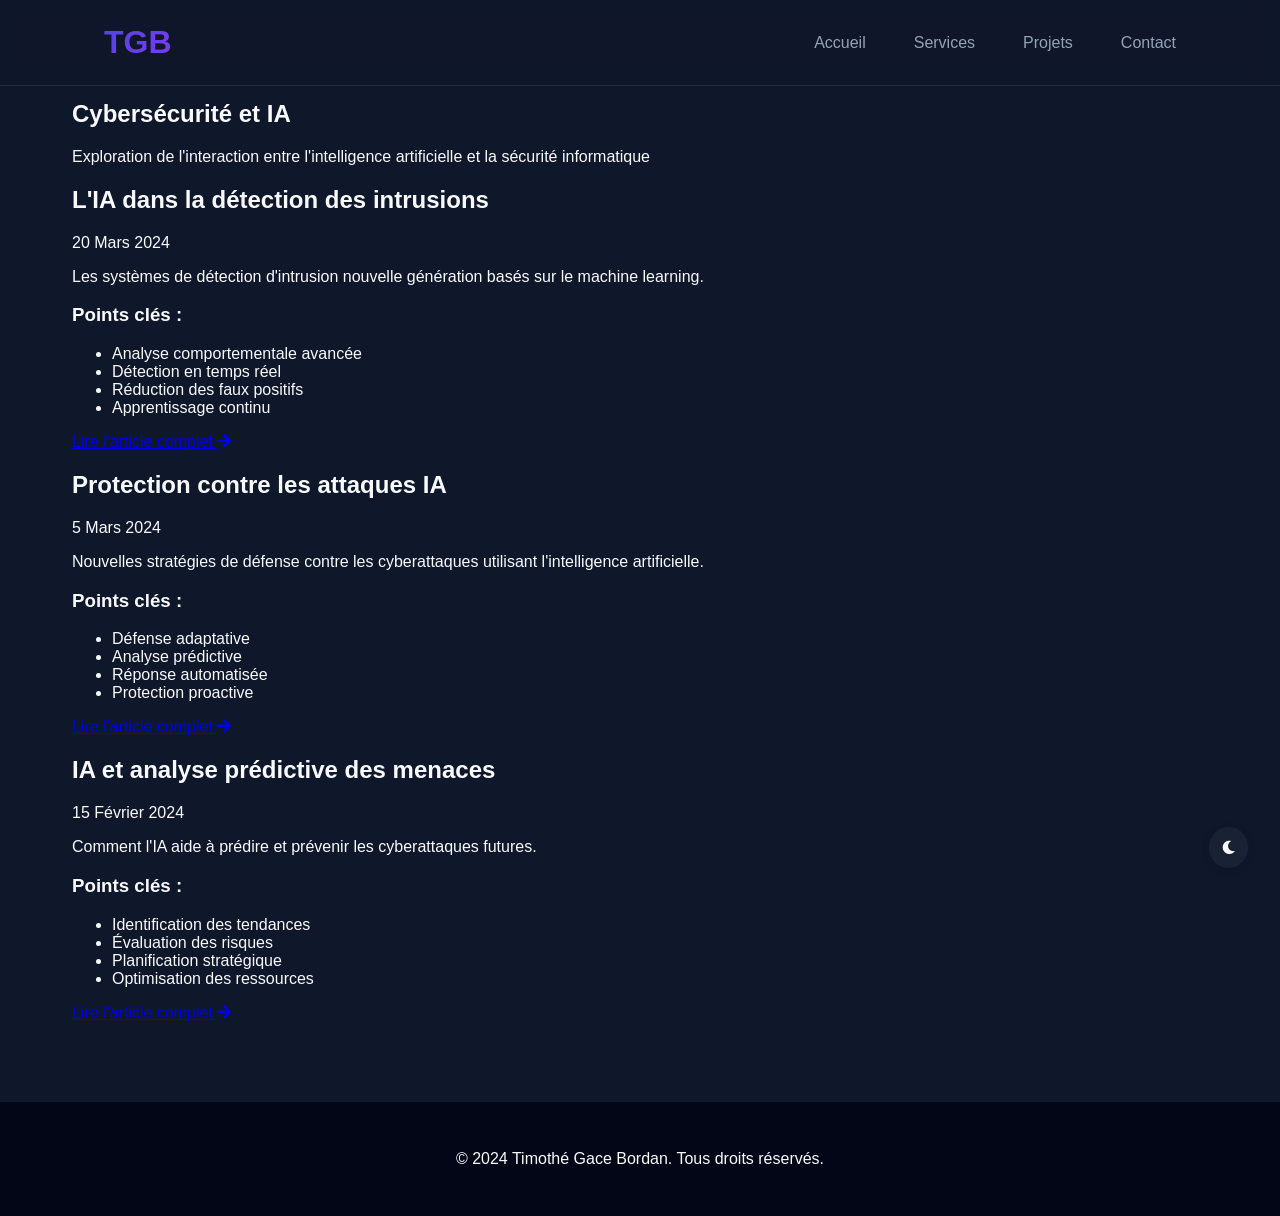
==== veille-cybersecurite.html @ 60b50c50 "avec la veille" ====
<!DOCTYPE html>
<html lang="fr" data-theme="dark">
<head>
    <meta charset="UTF-8">
    <meta name="viewport" content="width=device-width, initial-scale=1.0">
    <title>Cybersécurité et IA - Veille Technologique</title>
    <link rel="stylesheet" href="style.css">
    <link rel="stylesheet" href="https://cdnjs.cloudflare.com/ajax/libs/font-awesome/5.15.4/css/all.min.css">
</head>
<body>
    <header>
        <nav>
            <div class="logo">TGB</div>
            <div class="burger-menu">
                <div class="bar"></div>
                <div class="bar"></div>
                <div class="bar"></div>
            </div>
            <ul>
                <li><a href="index.html">Accueil</a></li>
                <li><a href="index.html#services">Services</a></li>
                <li><a href="index.html#projets">Projets</a></li>
                <li><a href="index.html#contact">Contact</a></li>
            </ul>
        </nav>
    </header>

    <section class="veille-page">
        <div class="veille-header">
            <h1>Cybersécurité et IA</h1>
            <p class="veille-description">Exploration de l'interaction entre l'intelligence artificielle et la sécurité informatique</p>
        </div>

        <div class="articles-container">
            <article class="veille-article">
                <div class="article-header">
                    <h2>L'IA dans la détection des intrusions</h2>
                    <span class="article-date">20 Mars 2024</span>
                </div>
                <div class="article-content">
                    <p>Les systèmes de détection d'intrusion nouvelle génération basés sur le machine learning.</p>
                    <h3>Points clés :</h3>
                    <ul>
                        <li>Analyse comportementale avancée</li>
                        <li>Détection en temps réel</li>
                        <li>Réduction des faux positifs</li>
                        <li>Apprentissage continu</li>
                    </ul>
                    <a href="#" class="article-link">Lire l'article complet <i class="fas fa-arrow-right"></i></a>
                </div>
            </article>

            <article class="veille-article">
                <div class="article-header">
                    <h2>Protection contre les attaques IA</h2>
                    <span class="article-date">5 Mars 2024</span>
                </div>
                <div class="article-content">
                    <p>Nouvelles stratégies de défense contre les cyberattaques utilisant l'intelligence artificielle.</p>
                    <h3>Points clés :</h3>
                    <ul>
                        <li>Défense adaptative</li>
                        <li>Analyse prédictive</li>
                        <li>Réponse automatisée</li>
                        <li>Protection proactive</li>
                    </ul>
                    <a href="#" class="article-link">Lire l'article complet <i class="fas fa-arrow-right"></i></a>
                </div>
            </article>

            <article class="veille-article">
                <div class="article-header">
                    <h2>IA et analyse prédictive des menaces</h2>
                    <span class="article-date">15 Février 2024</span>
                </div>
                <div class="article-content">
                    <p>Comment l'IA aide à prédire et prévenir les cyberattaques futures.</p>
                    <h3>Points clés :</h3>
                    <ul>
                        <li>Identification des tendances</li>
                        <li>Évaluation des risques</li>
                        <li>Planification stratégique</li>
                        <li>Optimisation des ressources</li>
                    </ul>
                    <a href="#" class="article-link">Lire l'article complet <i class="fas fa-arrow-right"></i></a>
                </div>
            </article>
        </div>
    </section>

    <footer>
        <p>&copy; 2024 Timothé Gace Bordan. Tous droits réservés.</p>
    </footer>

    <button class="theme-toggle" aria-label="Changer de thème">
        <i class="fas fa-moon"></i>
    </button>

    <script src="script.js"></script>
</body>
</html>
---- style.css ----
:root {
    --primary-color: #4F46E5;
    --secondary-color: #7C3AED;
    --accent-color: #06B6D4;
    --gradient-1: linear-gradient(135deg, #4F46E5, #7C3AED);
    --gradient-2: linear-gradient(45deg, #06B6D4, #3B82F6);
}

:root[data-theme="dark"] {
    --bg-color: #0F172A;
    --darker-bg: #020617;
    --text-color: #F8FAFC;
    --text-muted: #94A3B8;
    --card-border: rgba(255, 255, 255, 0.1);
    --card-bg: rgba(30, 41, 59, 0.7);
}

html {
    overflow-x: hidden;
    width: 100%;
}

body {
    margin: 0;
    padding: 0;
    font-family: 'Inter', sans-serif;
    background-color: var(--bg-color);
    color: var(--text-color);
    overflow-x: hidden;
    width: 100%;
    box-sizing: border-box;
}

/* Appliquer border-box à tous les éléments pour un meilleur contrôle des dimensions */
*, *::before, *::after {
    box-sizing: border-box;
}

header {
    position: fixed;
    width: 100%;
    background: rgba(15, 23, 42, 0.8);
    backdrop-filter: blur(10px);
    z-index: 1000;
    border-bottom: 1px solid var(--card-border);
    width: 100%;
    max-width: 100%;
    overflow: hidden;
    box-sizing: border-box;
}

header.scrolled {
    background: var(--bg-color);
    box-shadow: 0 2px 10px rgba(0, 0, 0, 0.1);
}

nav {
    display: flex;
    justify-content: space-between;
    align-items: center;
    padding: 1.5rem 5%;
    max-width: 1200px;
    margin: 0 auto;
}

.logo {
    font-size: 2rem;
    font-weight: 800;
    background: var(--gradient-1);
    -webkit-background-clip: text;
    background-clip: text;
    -webkit-text-fill-color: transparent;
    text-decoration: none;
}

nav ul {
    display: flex;
    gap: 3rem;
    list-style: none;
    margin: 0;
    padding: 0;
}

nav a {
    text-decoration: none;
    color: var(--text-muted);
    font-weight: 500;
    font-size: 1rem;
    transition: color 0.3s ease;
}

nav a:hover {
    color: var(--primary-color);
}

#accueil {
    padding: 0;
    max-width: 100%;
}

.hero {
    height: 100vh;
    display: flex;
    align-items: center;
    justify-content: center;
    text-align: center;
    width: 100%;
    color: white;
    background: var(--gradient-1);
    position: relative;
    overflow: hidden;
    max-width: 100vw;
}

@keyframes pulseGradient {
    0% { opacity: 0.5; }
    100% { opacity: 1; }
}

/* Dégradé pour le thème clair */
:root[data-theme="light"] .hero {
    background: linear-gradient(135deg, #2563eb, #1d4ed8);
    background-size: 400% 400%;
    animation: gradientAnimation 15s ease infinite;
}

/* Dégradé pour le thème sombre */
:root[data-theme="dark"] .hero {
    background: linear-gradient(
        -45deg,
        #0F172A,  /* Bleu très foncé */
        #1E293B,  /* Bleu foncé */
        #334155,  /* Bleu gris */
        #1E293B   /* Retour au bleu foncé */
    );
    background-size: 400% 400%;
    animation: gradientAnimation 15s ease infinite;
}

@keyframes gradientAnimation {
    0% {
        background-position: 0% 50%;
    }
    50% {
        background-position: 100% 50%;
    }
    100% {
        background-position: 0% 50%;
    }
}

.hero-content {
    max-width: 800px;
    width: 90%;
    margin: 0 auto;
    padding: 0 1rem;
    box-sizing: border-box;
}

.hero h1 {
    font-size: 3rem;
    margin-bottom: 1rem;
}

.hero-buttons {
    display: flex;
    gap: 1.5rem;
    justify-content: center;
    margin-top: 2rem;
}

.cta-button, .secondary-button {
    padding: 1rem 2.5rem;
    border-radius: 50px;
    text-decoration: none;
    font-weight: 600;
    text-transform: uppercase;
    letter-spacing: 1px;
    transition: all 0.3s ease;
    display: inline-flex;
    align-items: center;
    justify-content: center;
    min-width: 200px;
}

.cta-button {
    background: var(--gradient-2);
    box-shadow: 0 4px 15px rgba(6, 182, 212, 0.3);
    border: none;
    color: white;
    position: relative;
    overflow: hidden;
}

.cta-button:hover {
    transform: translateY(-3px);
    box-shadow: 0 8px 25px rgba(6, 182, 212, 0.4);
}

.secondary-button {
    background: transparent;
    border: 2px solid white;
    color: white;
}

.secondary-button:hover {
    background: rgba(255, 255, 255, 0.1);
    transform: translateY(-3px);
    box-shadow: 0 6px 20px rgba(255, 255, 255, 0.2);
}

section {
    max-width: 1200px;
    margin: 0 auto;
    padding: 5rem 2rem;
}

.services-grid {
    display: grid;
    grid-template-columns: repeat(auto-fit, minmax(250px, 1fr));
    gap: 2rem;
    margin-top: 3rem;
    width: 100%;
    box-sizing: border-box;
}

.service-card {
    padding: 2rem;
    border-radius: 10px;
    background: rgba(30, 41, 59, 0.7);
    backdrop-filter: blur(10px);
    border: 1px solid var(--card-border);
    box-shadow: 0 8px 32px rgba(0, 0, 0, 0.1);
    transition: transform 0.3s ease;
    width: 100%;
    max-width: 100%;
    box-sizing: border-box;
}

.service-card:hover {
    border-color: var(--accent-color);
    box-shadow: 
        0 20px 40px rgba(6, 182, 212, 0.2),
        0 0 20px rgba(6, 182, 212, 0.1);
    transform: translateY(-10px);
}

/* Style de la section contact */
#contact {
    background: var(--bg-color);
    padding: 6rem 2rem;
    margin-top: 4rem;
    position: relative;
    width: 100%;
    max-width: 100%;
    box-sizing: border-box;
}

.contact-container {
    display: grid;
    grid-template-columns: 1fr 1.5fr;
    max-width: 1200px;
    margin: 0 auto;
    background: rgba(30, 41, 59, 0.8);
    backdrop-filter: blur(10px);
    border-radius: 20px;
    overflow: hidden;
    box-shadow: 0 15px 35px rgba(0, 0, 0, 0.1);
    width: 100%;
    box-sizing: border-box;
}

/* Style de la partie info */
.contact-info {
    padding: 3rem;
    background: var(--gradient-1);
    color: white;
    width: 100%;
    max-width: 100%;
    box-sizing: border-box;
}

.contact-info h3 {
    font-size: 2rem;
    margin-bottom: 1.5rem;
    color: white;
}

.contact-info p {
    color: rgba(255, 255, 255, 0.9);
    font-size: 1.1rem;
    line-height: 1.6;
    margin-bottom: 2.5rem;
}

.contact-details {
    margin: 2.5rem 0;
}

.contact-item {
    display: flex;
    align-items: center;
    margin: 1.5rem 0;
    color: white;
}

.contact-item i {
    font-size: 1.4rem;
    margin-right: 1rem;
    width: 40px;
    height: 40px;
    display: flex;
    align-items: center;
    justify-content: center;
    background: rgba(255, 255, 255, 0.1);
    border-radius: 50%;
    transition: transform 0.3s ease;
}

.contact-item:hover i {
    transform: scale(1.1);
    background: rgba(255, 255, 255, 0.2);
}

/* Style du formulaire */
.contact-form {
    display: flex;
    flex-direction: column; /* Aligne les éléments verticalement */
    gap: 1.5rem; /* Ajoute un espacement uniforme entre les champs */
    padding: 3rem;
    background: var(--card-bg);
    backdrop-filter: blur(15px);
    border-radius: 10px;
    box-shadow: 0 4px 8px rgba(0, 0, 0, 0.2);
    width: 100%;
    max-width: 100%;
    box-sizing: border-box;
}

.form-group {
    display: flex;
    flex-direction: column; /* Aligne le label et l'input verticalement */
    gap: 0.5rem; /* Ajoute un espacement entre le label et le champ */
}

.form-group input,
.form-group textarea {
    width: 100%; /* Assure que les champs occupent toute la largeur disponible */
    padding: 1rem;
    border: 2px solid var(--card-border);
    border-radius: 10px;
    background: var(--bg-color);
    color: var(--text-color);
    font-size: 1rem;
    transition: all 0.3s ease;
}

.form-group input:focus,
.form-group textarea:focus {
    border-color: var(--primary-color);
    box-shadow: 0 0 0 4px rgba(147, 51, 234, 0.1);
    outline: none;
}

.submit-btn {
    align-self: flex-start; /* Aligne le bouton à gauche */
    padding: 1.2rem;
    background: var(--gradient-2);
    box-shadow: 0 4px 15px rgba(6, 182, 212, 0.3);
    color: white;
    border: none;
    border-radius: 10px;
    font-size: 1.1rem;
    font-weight: 600;
    cursor: pointer;
    transition: all 0.3s ease;
    display: flex;
    align-items: center;
    justify-content: center;
    gap: 0.8rem;
    position: relative;
    overflow: hidden;
}

.submit-btn:hover {
    transform: translateY(-3px);
    box-shadow: 0 8px 25px rgba(6, 182, 212, 0.4);
}

/* Responsive design */
@media (max-width: 768px) {
    .contact-container {
        grid-template-columns: 1fr;
        gap: 0;
    }

    .contact-info,
    .contact-form {
        padding: 1.5rem;
    }

    .contact-info {
        border-radius: 20px 20px 0 0;
    }

    section {
        padding: 4rem 1.5rem;
    }
    
    .hero-content {
        width: 100%;
        max-width: 100%;
        padding: 0 1.5rem;
        box-sizing: border-box;
    }
    
    .timeline {
        padding: 2rem 0.5rem;
    }
    
    .timeline-content, 
    .timeline-item:nth-child(even) .timeline-content {
        width: calc(100% - 70px);
        margin-left: 60px;
        padding: 1.2rem;
        max-width: calc(100% - 60px);
    }
}

footer {
    text-align: center;
    padding: 2rem;
    background: var(--darker-bg);
}

.theme-toggle {
    position: fixed;
    bottom: 2rem;
    right: 2rem;
    padding: 0.8rem;
    border-radius: 50%;
    border: none;
    background: var(--card-bg);
    color: var(--text-color);
    cursor: pointer;
    box-shadow: 0 2px 8px rgba(0, 0, 0, 0.1);
}

@media (max-width: 768px) {
    .hero h1 {
        font-size: 2rem;
    }
    
    .hero-buttons {
        flex-direction: column;
        gap: 1rem;
        padding: 0 1rem;
    }

    .cta-button, .secondary-button {
        width: 100%;
        min-width: unset;
    }
} 

/* Style des compétences */
.competences-grid {
    display: grid;
    grid-template-columns: repeat(auto-fit, minmax(280px, 1fr));
    gap: 2rem;
    margin-top: 3rem;
    width: 100%;
    box-sizing: border-box;
}

.competence-card {
    padding: 2rem;
    border-radius: 10px;
    background: rgba(30, 41, 59, 0.7);
    backdrop-filter: blur(10px);
    border: 1px solid var(--card-border);
    box-shadow: 0 8px 32px rgba(0, 0, 0, 0.1);
    transition: all 0.3s ease;
    text-align: center;
    width: 100%;
    max-width: 100%;
    box-sizing: border-box;
}

.competence-card:hover {
    border-color: var(--accent-color);
    box-shadow: 
        0 20px 40px rgba(6, 182, 212, 0.2),
        0 0 20px rgba(6, 182, 212, 0.1);
    transform: translateY(-10px);
}

.competence-icon {
    font-size: 2.5rem;
    margin-bottom: 1rem;
    color: var(--primary-color);
}

.progress-bar {
    width: 100%;
    height: 8px;
    background: rgba(255, 255, 255, 0.1);
    border-radius: 4px;
    margin: 1rem 0;
    overflow: hidden;
}

.progress {
    height: 100%;
    background: var(--gradient-2);
    border-radius: 4px;
    transition: width 1s ease-in-out;
    position: relative;
    overflow: hidden;
}

.progress::after {
    content: '';
    position: absolute;
    top: 0;
    left: -100%;
    width: 100%;
    height: 100%;
    background: linear-gradient(
        90deg,
        transparent,
        rgba(255, 255, 255, 0.3),
        transparent
    );
    animation: shimmer 2s infinite;
}

@keyframes shimmer {
    100% { transform: translateX(200%); }
}

.competence-card h3 {
    margin: 1rem 0;
    color: var(--text-color);
}

.competence-card p {
    color: var(--text-muted);
    font-size: 0.9rem;
}

/* Animation des barres de progression */
.competence-card:hover .progress {
    animation: progressPulse 2s infinite;
}

@keyframes progressPulse {
    0% { opacity: 1; }
    50% { opacity: 0.7; }
    100% { opacity: 1; }
}

/* Responsive design */
@media (max-width: 768px) {
    .competences-grid {
        grid-template-columns: 1fr;
    }
} 

/* Style du menu burger */
.burger-menu {
    display: none;
    cursor: pointer;
    z-index: 1001;
    padding: 10px;
}

.burger-menu .bar {
    width: 25px;
    height: 3px;
    background-color: var(--text-color);
    margin: 5px 0;
    transition: all 0.3s ease;
    border-radius: 3px;
}

/* Media query pour le menu mobile */
@media (max-width: 768px) {
    .burger-menu {
        display: block;
    }

    nav ul {
        display: none;
        position: fixed;
        top: 0;
        left: 0;
        width: 100%;
        height: 100vh;
        background: var(--bg-color);
        flex-direction: column;
        justify-content: center;
        align-items: center;
        gap: 2rem;
        z-index: 1000;
        opacity: 0;
        transition: opacity 0.3s ease;
    }

    nav ul.active {
        display: flex;
        opacity: 1;
    }

    nav a {
        font-size: 1.2rem;
        padding: 1rem 2rem;
        width: 100%;
        text-align: center;
        transition: all 0.3s ease;
    }

    nav a:hover {
        background: var(--card-bg);
        color: var(--accent-color);
    }

    .burger-menu.active .bar:nth-child(1) {
        transform: rotate(-45deg) translate(-5px, 6px);
        background-color: var(--accent-color);
    }

    .burger-menu.active .bar:nth-child(2) {
        opacity: 0;
    }

    .burger-menu.active .bar:nth-child(3) {
        transform: rotate(45deg) translate(-5px, -6px);
        background-color: var(--accent-color);
    }

    body.menu-open {
        overflow: hidden;
    }
} 

/* Animations générales */
@keyframes fadeInUp {
    from {
        opacity: 0;
        transform: translateY(30px);
    }
    to {
        opacity: 1;
        transform: translateY(0);
    }
}

@keyframes slideInLeft {
    from {
        opacity: 0;
        transform: translateX(-50px);
    }
    to {
        opacity: 1;
        transform: translateX(0);
    }
}

@keyframes slideInRight {
    from {
        opacity: 0;
        transform: translateX(50px);
    }
    to {
        opacity: 1;
        transform: translateX(0);
    }
}

/* Animation du hero */
.hero h1 {
    animation: fadeInUp 1s ease forwards;
    opacity: 0;
}

.hero h2 {
    animation: fadeInUp 1s ease forwards;
    animation-delay: 0.3s;
    opacity: 0;
}

.hero h3 {
    animation: fadeInUp 1s ease forwards;
    animation-delay: 0.5s;
    opacity: 0;
}

.hero p {
    animation: fadeInUp 1s ease forwards;
    animation-delay: 0.7s;
    opacity: 0;
}

.hero-buttons {
    animation: fadeInUp 1s ease forwards;
    animation-delay: 0.9s;
    opacity: 0;
}

/* Animation des cartes de service */
.service-card {
    animation: fadeInUp 0.8s ease forwards;
    opacity: 0;
}

.service-card:nth-child(1) { animation-delay: 0.2s; }
.service-card:nth-child(2) { animation-delay: 0.4s; }
.service-card:nth-child(3) { animation-delay: 0.6s; }
.service-card:nth-child(4) { animation-delay: 0.8s; }

/* Animation des cartes de compétences */
.competence-card {
    animation: fadeInUp 0.8s ease forwards;
    opacity: 0;
}

.competence-card:nth-child(odd) {
    animation: slideInLeft 0.8s ease forwards;
}

.competence-card:nth-child(even) {
    animation: slideInRight 0.8s ease forwards;
}

/* Animation des barres de progression améliorée */
@keyframes fillProgress {
    from { width: 0; }
    to { width: var(--progress-width); }
}

.progress {
    animation: fillProgress 1.5s ease-out forwards;
    animation-delay: 1s;
}

/* Animation de la section contact */
.contact-info {
    animation: slideInLeft 1s ease forwards;
    opacity: 0;
}

.contact-form {
    animation: slideInRight 1s ease forwards;
    opacity: 0;
}

.contact-item {
    animation: fadeInUp 0.8s ease forwards;
    opacity: 0;
}

.contact-item:nth-child(1) { animation-delay: 0.3s; }
.contact-item:nth-child(2) { animation-delay: 0.5s; }
.contact-item:nth-child(3) { animation-delay: 0.7s; }

/* Animation du menu */
nav a {
    position: static;
    overflow: visible;
}

/* Animation du bouton theme */
.theme-toggle {
    transition: transform 0.3s ease;
}

.theme-toggle:hover {
    transform: rotate(180deg);
}

/* Animation au scroll */
.reveal {
    opacity: 0;
    transform: translateY(30px);
    transition: all 0.8s ease;
}

.reveal.active {
    opacity: 1;
    transform: translateY(0);
} 

/* Ajustements spécifiques pour le thème clair */
:root[data-theme="light"] .hero {
    background: linear-gradient(135deg, #2563eb, #1d4ed8);
}

:root[data-theme="light"] .service-card,
:root[data-theme="light"] .competence-card {
    background: rgba(255, 255, 255, 0.9);
    backdrop-filter: blur(10px);
    border: 1px solid rgba(37, 99, 235, 0.1);
    box-shadow: 0 8px 32px rgba(37, 99, 235, 0.1);
}

:root[data-theme="light"] .contact-container {
    background: rgba(255, 255, 255, 0.9);
}

:root[data-theme="light"] header {
    background: rgba(248, 250, 252, 0.8);
    backdrop-filter: blur(10px);
}

:root[data-theme="light"] .progress-bar {
    background: rgba(0, 0, 0, 0.1);
}

:root[data-theme="light"] .contact-form {
    background: rgba(255, 255, 255, 0.95);
}

:root[data-theme="light"] .form-group input,
:root[data-theme="light"] .form-group textarea {
    background: white;
    border-color: #e2e8f0;
}

:root[data-theme="light"] .theme-toggle {
    background: white;
    box-shadow: 0 4px 12px rgba(0, 0, 0, 0.1);
}

:root[data-theme="light"] nav a {
    color: #475569;
}

:root[data-theme="light"] nav a:hover {
    color: #2563eb;
}

:root[data-theme="light"] .service-card:hover,
:root[data-theme="light"] .competence-card:hover {
    border-color: #2563eb;
    box-shadow: 0 15px 40px rgba(37, 99, 235, 0.15);
} 

/* Nouvelles animations plus fluides */
@keyframes smoothFadeIn {
    from {
        opacity: 0;
        transform: translateY(20px) scale(0.98);
    }
    to {
        opacity: 1;
        transform: translateY(0) scale(1);
    }
}

@keyframes smoothSlideLeft {
    from {
        opacity: 0;
        transform: translateX(-30px) scale(0.98);
    }
    to {
        opacity: 1;
        transform: translateX(0) scale(1);
    }
}

@keyframes smoothSlideRight {
    from {
        opacity: 0;
        transform: translateX(30px) scale(0.98);
    }
    to {
        opacity: 1;
        transform: translateX(0) scale(1);
    }
}

/* Animation du hero améliorée */
.hero h1 {
    animation: smoothFadeIn 1.2s cubic-bezier(0.4, 0, 0.2, 1) forwards;
    opacity: 0;
}

.hero h2 {
    animation: smoothFadeIn 1.2s cubic-bezier(0.4, 0, 0.2, 1) forwards;
    animation-delay: 0.2s;
    opacity: 0;
}

.hero h3 {
    animation: smoothFadeIn 1.2s cubic-bezier(0.4, 0, 0.2, 1) forwards;
    animation-delay: 0.4s;
    opacity: 0;
}

.hero p {
    animation: smoothFadeIn 1.2s cubic-bezier(0.4, 0, 0.2, 1) forwards;
    animation-delay: 0.6s;
    opacity: 0;
}

.hero-buttons {
    animation: smoothFadeIn 1.2s cubic-bezier(0.4, 0, 0.2, 1) forwards;
    animation-delay: 0.8s;
    opacity: 0;
}

/* Animations des cartes améliorées */
.service-card, .competence-card {
    transition: transform 0.5s cubic-bezier(0.4, 0, 0.2, 1),
                box-shadow 0.5s cubic-bezier(0.4, 0, 0.2, 1),
                border-color 0.3s ease;
}

.service-card:hover, .competence-card:hover {
    transform: translateY(-8px);
}

/* Animation des barres de progression */
.progress {
    transition: width 1.5s cubic-bezier(0.4, 0, 0.2, 1);
}

/* Animation du formulaire de contact */
.contact-info {
    animation: smoothSlideLeft 1.2s cubic-bezier(0.4, 0, 0.2, 1) forwards;
}

.contact-form {
    animation: smoothSlideRight 1.2s cubic-bezier(0.4, 0, 0.2, 1) forwards;
}

/* Animation des boutons */
.cta-button, .secondary-button, .submit-btn {
    transition: all 0.5s cubic-bezier(0.4, 0, 0.2, 1);
}

.cta-button:hover, .secondary-button:hover, .submit-btn:hover {
    transform: translateY(-4px);
}

/* Animation du menu */
nav a {
    transition: color 0.3s cubic-bezier(0.4, 0, 0.2, 1);
}

/* Animation du scroll reveal */
.reveal {
    transition: all 1s cubic-bezier(0.4, 0, 0.2, 1);
}

/* Animation du thème */
.theme-toggle {
    transition: transform 0.5s cubic-bezier(0.4, 0, 0.2, 1);
}

/* Animation du menu burger */
.burger-menu .bar {
    transition: all 0.4s cubic-bezier(0.4, 0, 0.2, 1);
}

/* Animation des icônes de contact */
.contact-item i {
    transition: transform 0.4s cubic-bezier(0.4, 0, 0.2, 1),
                background-color 0.4s cubic-bezier(0.4, 0, 0.2, 1);
} 

/* Animations pour les sections compétences et services */
@keyframes cardPopUp {
    from {
        opacity: 0;
        transform: scale(0.8) translateY(30px);
    }
    to {
        opacity: 1;
        transform: scale(1) translateY(0);
    }
}

@keyframes iconSpin {
    from {
        transform: rotate(0deg) scale(0.8);
        opacity: 0;
    }
    to {
        transform: rotate(360deg) scale(1);
        opacity: 1;
    }
}

@keyframes progressBarLoad {
    from {
        width: 0;
        opacity: 0;
    }
    to {
        opacity: 1;
        width: var(--progress-width);
    }
}

/* Animation des titres de section */
#services h2,
#competences h2 {
    opacity: 0;
    animation: smoothSlideLeft 1s cubic-bezier(0.4, 0, 0.2, 1) forwards;
}

/* Animation des cartes de service */
.service-card {
    opacity: 0;
    animation: cardPopUp 0.8s cubic-bezier(0.34, 1.56, 0.64, 1) forwards;
}

.service-card:nth-child(1) { animation-delay: 0.1s; }
.service-card:nth-child(2) { animation-delay: 0.2s; }
.service-card:nth-child(3) { animation-delay: 0.3s; }
.service-card:nth-child(4) { animation-delay: 0.4s; }

/* Animation des cartes de compétences */
.competence-card {
    opacity: 0;
    animation: cardPopUp 0.8s cubic-bezier(0.34, 1.56, 0.64, 1) forwards;
}

.competence-card:nth-child(1) { animation-delay: 0.2s; }
.competence-card:nth-child(2) { animation-delay: 0.3s; }
.competence-card:nth-child(3) { animation-delay: 0.4s; }
.competence-card:nth-child(4) { animation-delay: 0.5s; }
.competence-card:nth-child(5) { animation-delay: 0.6s; }
.competence-card:nth-child(6) { animation-delay: 0.7s; }
.competence-card:nth-child(7) { animation-delay: 0.8s; }

/* Animation des icônes de compétences */
.competence-icon i {
    opacity: 0;
    animation: iconSpin 1s cubic-bezier(0.34, 1.56, 0.64, 1) forwards;
}

/* Animation des barres de progression améliorée */
.progress {
    width: 0;
    opacity: 0;
    animation: progressBarLoad 1.5s cubic-bezier(0.4, 0, 0.2, 1) forwards;
}

/* Effets de survol améliorés */
.service-card:hover,
.competence-card:hover {
    transform: translateY(-8px) scale(1.02);
    box-shadow: 0 15px 30px rgba(37, 99, 235, 0.2);
}

.competence-icon i:hover {
    transform: scale(1.2) rotate(10deg);
    transition: transform 0.3s cubic-bezier(0.34, 1.56, 0.64, 1);
}

/* Animation au scroll */
.service-card.reveal,
.competence-card.reveal {
    opacity: 0;
    transform: translateY(30px);
    transition: all 0.8s cubic-bezier(0.34, 1.56, 0.64, 1);
}

.service-card.reveal.active,
.competence-card.reveal.active {
    opacity: 1;
    transform: translateY(0);
} 

/* Supprimer les animations automatiques */
.hero h1, .hero h2, .hero h3, .hero p, .hero-buttons,
.service-card, .competence-card, .contact-info, .contact-form,
.contact-item, #services h2, #competences h2 {
    animation: none;
    opacity: 1;
}

/* Garder uniquement les animations au hover */
.service-card:hover,
.competence-card:hover {
    transform: translateY(-8px) scale(1.02);
    box-shadow: 0 15px 30px rgba(37, 99, 235, 0.2);
}

.competence-icon i:hover {
    transform: scale(1.2) rotate(10deg);
}

/* Animation des barres de progression */
@keyframes progressBarLoad {
    from {
        width: 0;
        opacity: 0;
    }
    to {
        opacity: 1;
        width: var(--progress-width);
    }
}

/* Animation de l'icône */
@keyframes iconSpin {
    from {
        transform: rotate(0deg) scale(0.8);
        opacity: 0;
    }
    to {
        transform: rotate(360deg) scale(1);
        opacity: 1;
    }
} 

/* Styles pour les animations des compétences */
.competence-card {
    transform-origin: center bottom;
    transition: transform 0.3s cubic-bezier(0.4, 0, 0.2, 1),
                box-shadow 0.3s cubic-bezier(0.4, 0, 0.2, 1);
}

.competence-card:hover {
    transform: translateY(-10px);
    box-shadow: 0 20px 40px rgba(37, 99, 235, 0.15);
}

.competence-icon i {
    transition: transform 0.5s cubic-bezier(0.34, 1.56, 0.64, 1);
}

.competence-icon i:hover {
    transform: scale(1.2) rotate(8deg);
}

/* Animation de la barre de progression */
@keyframes progressBarLoad {
    0% {
        width: 0;
        opacity: 0.3;
    }
    100% {
        opacity: 1;
    }
}

.progress {
    position: relative;
    overflow: hidden;
}

.progress::after {
    content: '';
    position: absolute;
    top: 0;
    left: 0;
    height: 100%;
    width: 30px;
    background: linear-gradient(
        90deg,
        transparent,
        rgba(255, 255, 255, 0.4),
        transparent
    );
    animation: progressShine 2s ease-in-out infinite;
}

@keyframes progressShine {
    0% { transform: translateX(-100%); }
    100% { transform: translateX(400%); }
}

/* Animation des icônes */
@keyframes iconPop {
    0% {
        transform: scale(0.5);
        opacity: 0;
    }
    50% {
        transform: scale(1.2);
    }
    100% {
        transform: scale(1);
        opacity: 1;
    }
}

.competence-icon i {
    animation: iconPop 0.6s cubic-bezier(0.34, 1.56, 0.64, 1) forwards;
    opacity: 0;
} 

/* Style des cartes avec hover effect */
.service-card, .competence-card {
    position: relative;
    transition: all 0.3s cubic-bezier(0.4, 0, 0.2, 1);
    background: var(--card-bg);
    border: 1px solid var(--card-border);
    overflow: hidden;
}

.service-card:hover, .competence-card:hover {
    transform: translateY(-8px);
    border-color: var(--accent-color);
    box-shadow: 
        0 20px 40px rgba(6, 182, 212, 0.2),
        0 0 20px rgba(6, 182, 212, 0.1);
}

/* Animation des barres de progression */
.progress {
    background: var(--gradient-2);
    position: relative;
    width: 0;
    transition: width 1.5s cubic-bezier(0.4, 0, 0.2, 1);
}

/* Animation des icônes */
.competence-icon i {
    background: var(--gradient-2);
    -webkit-background-clip: text;
    background-clip: text;
    -webkit-text-fill-color: transparent;
    transition: transform 0.3s ease;
}

.competence-icon i:hover {
    transform: scale(1.2);
}

.service-card:hover::after,
.competence-card:hover::after {
    left: 100%;
}

/* Animation des boutons */
.cta-button, .submit-btn {
    background: var(--gradient-2);
    background-size: 200% auto;
    transition: all 0.3s ease;
}

.cta-button:hover, .submit-btn:hover {
    background-position: right center;
    transform: translateY(-3px);
    box-shadow: 0 10px 20px rgba(6, 182, 212, 0.3);
}

/* Styles pour la section À propos */
.about-section {
    padding: 8rem 2rem;
    background: var(--bg-secondary);
    position: relative;
    overflow: hidden;
}

.about-section::before {
    content: '';
    position: absolute;
    top: 0;
    left: 0;
    width: 100%;
    height: 100%;
    background: radial-gradient(circle at 70% 30%, rgba(6, 182, 212, 0.05) 0%, transparent 50%),
                radial-gradient(circle at 30% 70%, rgba(124, 58, 237, 0.05) 0%, transparent 50%);
    z-index: 0;
}

.about-container {
    max-width: 1200px;
    margin: 0 auto;
    display: grid;
    grid-template-columns: 1.2fr 0.8fr;
    gap: 4rem;
    position: relative;
    z-index: 1;
}

.about-content {
    text-align: left;
    max-width: 800px;
}

.about-content h2 {
    font-size: 3rem;
    margin-bottom: 2.5rem;
    color: var(--text-primary);
    position: relative;
    display: inline-block;
}

.about-content h2::after {
    content: '';
    position: absolute;
    bottom: -10px;
    left: 0;
    width: 100%;
    height: 4px;
    background: var(--gradient-2);
    border-radius: 4px;
    box-shadow: 0 0 15px rgba(6, 182, 212, 0.5);
}

.about-text {
    display: flex;
    flex-direction: column;
    gap: 1.5rem;
}

.about-text p {
    font-size: 1.1rem;
    line-height: 1.8;
    color: var(--text-secondary);
    margin: 0;
}

.about-intro {
    font-size: 1.2rem !important;
    color: var(--text-primary) !important;
    font-weight: 500;
}

.about-image-container {
    position: relative;
    width: 100%;
    height: 100%;
    min-height: 500px;
    display: flex;
    align-items: center;
    justify-content: center;
}

.about-image {
    width: 100%;
    height: 100%;
    object-fit: cover;
    border-radius: 1.5rem;
    box-shadow: 0 20px 40px rgba(0, 0, 0, 0.2);
    transition: all 0.4s cubic-bezier(0.175, 0.885, 0.32, 1.275);
    border: 1px solid rgba(255, 255, 255, 0.1);
}

.about-image:hover {
    transform: scale(1.02);
    box-shadow: 0 30px 60px rgba(0, 0, 0, 0.3);
    border-color: rgba(6, 182, 212, 0.3);
}

@media (max-width: 1200px) {
    .about-container {
        grid-template-columns: 1fr;
        gap: 3rem;
    }

    .about-content {
        max-width: 100%;
    }

    .about-image-container {
        min-height: 400px;
    }
}

@media (max-width: 768px) {
    .about-section {
        padding: 6rem 1.5rem;
    }

    .about-content h2 {
        font-size: 2.5rem;
    }

    .about-text p {
        font-size: 1rem;
    }

    .about-intro {
        font-size: 1.1rem !important;
    }

    .about-image-container {
        min-height: 300px;
    }
}

@media (max-width: 576px) {
    .about-content h2 {
        font-size: 2rem;
    }
    
    .about-text p {
        font-size: 0.95rem;
    }
    
    .about-intro {
        font-size: 1rem !important;
    }
    
    .about-image-container {
        min-height: 250px;
    }
}

/* Section BTS SIO - Style amélioré */
.bts-presentation {
    padding: 8rem 2rem;
    background: var(--bg-secondary);
    position: relative;
    overflow: hidden;
    display: flex;
    flex-direction: column;
    align-items: center;
}

.bts-presentation::before {
    content: '';
    position: absolute;
    top: 0;
    left: 0;
    width: 100%;
    height: 100%;
    background: radial-gradient(circle at 30% 20%, rgba(6, 182, 212, 0.05) 0%, transparent 50%),
                radial-gradient(circle at 70% 80%, rgba(124, 58, 237, 0.05) 0%, transparent 50%);
    z-index: 0;
}

.bts-presentation h2 {
    text-align: center;
    font-size: 3rem;
    margin-bottom: 2.5rem;
    color: var(--text-primary);
    position: relative;
    width: 100%;
    max-width: 800px;
    z-index: 1;
    text-align: center;
    left: 0;
    transform: none;
}

.bts-presentation h2::after {
    content: '';
    position: absolute;
    bottom: -15px;
    left: 0;
    width: 100%;
    height: 5px;
    background: var(--gradient-2);
    border-radius: 5px;
    box-shadow: 0 0 15px rgba(6, 182, 212, 0.5);
}

.bts-presentation > p {
    text-align: center;
    max-width: 800px;
    margin: 0 auto 5rem;
    color: var(--text-secondary);
    line-height: 1.8;
    font-size: 1.2rem;
    position: relative;
    z-index: 1;
}

.specialites-container {
    display: grid;
    grid-template-columns: repeat(2, 1fr);
    gap: 4rem;
    max-width: 1200px;
    margin: 0 auto;
    position: relative;
    z-index: 1;
}

.specialite {
    background: var(--bg-primary);
    padding: 3rem;
    border-radius: 1.5rem;
    box-shadow: 0 10px 30px rgba(0, 0, 0, 0.1);
    transition: all 0.4s cubic-bezier(0.175, 0.885, 0.32, 1.275);
    position: relative;
    overflow: hidden;
    border: 1px solid rgba(255, 255, 255, 0.05);
}

.specialite::before {
    content: '';
    position: absolute;
    top: 0;
    left: 0;
    width: 100%;
    height: 100%;
    background: linear-gradient(135deg, rgba(6, 182, 212, 0.05) 0%, transparent 100%);
    z-index: 0;
    transition: opacity 0.3s ease;
    opacity: 0;
}

.specialite:hover {
    transform: translateY(-10px) scale(1.02);
    box-shadow: 0 20px 40px rgba(0, 0, 0, 0.15);
    border-color: rgba(6, 182, 212, 0.2);
}

.specialite:hover::before {
    opacity: 1;
}

.specialite h3 {
    color: var(--text-primary);
    font-size: 1.8rem;
    margin-bottom: 2rem;
    position: relative;
    padding-bottom: 1.2rem;
    z-index: 1;
}

.specialite h3::after {
    content: '';
    position: absolute;
    bottom: 0;
    left: 0;
    width: 60px;
    height: 4px;
    background: var(--accent-color);
    border-radius: 4px;
    box-shadow: 0 0 10px rgba(6, 182, 212, 0.5);
}

.specialite p {
    color: var(--text-secondary);
    margin-bottom: 2rem;
    line-height: 1.7;
    font-size: 1.1rem;
    z-index: 1;
}

.specialite ul {
    list-style: none;
    padding: 0;
    margin: 0;
    z-index: 1;
}

.specialite li {
    color: var(--text-secondary);
    margin-bottom: 1rem;
    padding-left: 2rem;
    position: relative;
    line-height: 1.7;
    font-size: 1.05rem;
    transition: transform 0.3s ease;
}

.specialite li:hover {
    transform: translateX(5px);
    color: var(--text-primary);
}

.specialite li::before {
    content: '•';
    color: var(--accent-color);
    position: absolute;
    left: 0;
    font-size: 1.5rem;
    text-shadow: 0 0 8px rgba(6, 182, 212, 0.5);
}

/* Section Parcours Professionnel - Style amélioré */
.parcours-pro {
    padding: 8rem 2rem;
    background: var(--bg-primary);
    position: relative;
    overflow: hidden;
    display: flex;
    flex-direction: column;
    align-items: center;
}

.parcours-pro::before {
    content: '';
    position: absolute;
    top: 0;
    left: 0;
    width: 100%;
    height: 100%;
    background: radial-gradient(circle at 20% 30%, rgba(124, 58, 237, 0.05) 0%, transparent 50%),
                radial-gradient(circle at 80% 70%, rgba(6, 182, 212, 0.05) 0%, transparent 50%);
    z-index: 0;
}

.parcours-pro h2 {
    text-align: center;
    font-size: 3rem;
    margin-bottom: 5rem;
    color: var(--text-primary);
    position: relative;
    width: 100%;
    max-width: 800px;
    z-index: 1;
    text-align: center;
    left: 0;
    transform: none;
}

.parcours-pro h2::after {
    content: '';
    position: absolute;
    bottom: -15px;
    left: 0;
    width: 100%;
    height: 5px;
    background: var(--gradient-2);
    border-radius: 5px;
    box-shadow: 0 0 15px rgba(6, 182, 212, 0.5);
}

.timeline {
    position: relative;
    max-width: 1100px;
    margin: 0 auto;
    padding: 3rem 0;
    z-index: 1;
    width: 100%;
    display: flex;
    flex-direction: column;
    align-items: center;
}

.timeline::before {
    content: '';
    position: absolute;
    width: 3px;
    background: linear-gradient(to bottom, 
        rgba(6, 182, 212, 0.2),
        rgba(6, 182, 212, 0.8) 20%,
        rgba(6, 182, 212, 0.8) 80%,
        rgba(6, 182, 212, 0.2)
    );
    top: 0;
    bottom: 0;
    left: 50%;
    transform: translateX(-50%);
    border-radius: 3px;
    box-shadow: 0 0 20px rgba(6, 182, 212, 0.3);
}

.timeline-item {
    position: relative;
    margin-bottom: 6rem;
    width: calc(50% - 2rem);
    padding: 0 3rem;
    transition: all 0.4s cubic-bezier(0.175, 0.885, 0.32, 1.275);
}

.timeline-item:nth-child(odd) {
    align-self: flex-start;
    padding-right: 5rem;
}

.timeline-item:nth-child(even) {
    align-self: flex-end;
    padding-left: 5rem;
}

.timeline-dot {
    position: absolute;
    width: 25px;
    height: 25px;
    background: var(--accent-color);
    border-radius: 50%;
    top: 0;
    right: -12px;
    box-shadow: 0 0 0 5px var(--bg-primary), 0 0 15px rgba(6, 182, 212, 0.5);
    transition: all 0.4s cubic-bezier(0.175, 0.885, 0.32, 1.275);
    z-index: 2;
    display: flex;
    align-items: center;
    justify-content: center;
}

.timeline-dot i {
    color: white;
    font-size: 0.9rem;
}

.timeline-item:nth-child(even) .timeline-dot {
    left: -12px;
}

.timeline-item:hover .timeline-dot {
    transform: scale(1.3);
    box-shadow: 0 0 0 8px var(--bg-primary), 0 0 20px rgba(6, 182, 212, 0.7);
}

.timeline-content {
    background: var(--bg-secondary);
    padding: 2.5rem;
    border-radius: 1.5rem;
    box-shadow: 0 15px 35px rgba(0, 0, 0, 0.1);
    transition: all 0.4s cubic-bezier(0.175, 0.885, 0.32, 1.275);
    border: 1px solid rgba(255, 255, 255, 0.05);
    position: relative;
    overflow: hidden;
}

.timeline-content::before {
    content: '';
    position: absolute;
    top: 0;
    left: 0;
    width: 100%;
    height: 100%;
    background: linear-gradient(135deg, rgba(6, 182, 212, 0.05) 0%, transparent 100%);
    z-index: 0;
    transition: opacity 0.3s ease;
    opacity: 0;
}

.timeline-content:hover {
    transform: translateY(-10px) scale(1.02);
    box-shadow: 0 25px 50px rgba(0, 0, 0, 0.15);
    border-color: rgba(6, 182, 212, 0.2);
}

.timeline-content:hover::before {
    opacity: 1;
}

.timeline-content h3 {
    color: var(--text-primary);
    font-size: 1.5rem;
    margin-bottom: 0.8rem;
    position: relative;
    z-index: 1;
}

.timeline-organization {
    color: var(--accent-color);
    font-size: 1.2rem;
    margin-bottom: 1.2rem;
    font-weight: 500;
    position: relative;
    z-index: 1;
}

.timeline-content p {
    color: var(--text-secondary);
    line-height: 1.8;
    margin-bottom: 1.5rem;
    font-size: 1.05rem;
    position: relative;
    z-index: 1;
}

.timeline-tags {
    display: flex;
    flex-wrap: wrap;
    gap: 0.8rem;
    margin-top: 1.5rem;
    position: relative;
    z-index: 1;
}

.timeline-tags span {
    background: rgba(6, 182, 212, 0.1);
    color: var(--accent-color);
    padding: 0.5rem 1rem;
    border-radius: 50px;
    font-size: 0.95rem;
    border: 1px solid rgba(6, 182, 212, 0.2);
    transition: all 0.3s ease;
}

.timeline-tags span:hover {
    background: rgba(6, 182, 212, 0.2);
    transform: translateY(-3px);
    box-shadow: 0 5px 15px rgba(6, 182, 212, 0.2);
}

@media (max-width: 1200px) {
    .specialites-container {
        grid-template-columns: repeat(2, 1fr);
        gap: 3rem;
    }
    
    .timeline-item {
        padding: 0 2.5rem;
    }
}

@media (max-width: 992px) {
    .specialites-container {
        grid-template-columns: 1fr;
        gap: 3rem;
    }

    .timeline::before {
        left: 40px;
    }

    .timeline-item {
        width: 100%;
        padding-left: 90px;
        padding-right: 0;
        left: 0 !important;
    }

    .timeline-dot {
        left: 27px !important;
        right: auto;
    }
}

@media (max-width: 768px) {
    .bts-presentation,
    .parcours-pro {
        padding: 6rem 1.5rem;
    }

    .bts-presentation h2,
    .parcours-pro h2 {
        font-size: 2.5rem;
    }

    .specialite {
        padding: 2rem;
    }

    .timeline-content {
        padding: 2rem;
    }
    
    .timeline-item {
        padding-left: 80px;
    }
    
    .timeline-dot {
        left: 22px !important;
    }
}

@media (max-width: 576px) {
    .bts-presentation h2,
    .parcours-pro h2 {
        font-size: 2rem;
    }
    
    .specialite h3 {
        font-size: 1.5rem;
    }
    
    .timeline-content h3 {
        font-size: 1.3rem;
    }
    
    .timeline-tags span {
        padding: 0.4rem 0.8rem;
        font-size: 0.85rem;
    }
}

/* Styles pour la section Veilles Technologiques */
.veilles-grid {
    display: grid;
    grid-template-columns: repeat(2, 1fr);
    gap: 2.5rem;
    padding: 3rem;
    max-width: 1200px;
    margin: 0 auto;
    position: relative;
}

.veilles-grid::before {
    content: '';
    position: absolute;
    top: 0;
    left: 0;
    width: 100%;
    height: 100%;
    background: radial-gradient(circle at 30% 20%, rgba(6, 182, 212, 0.05) 0%, transparent 50%),
                radial-gradient(circle at 70% 80%, rgba(124, 58, 237, 0.05) 0%, transparent 50%);
    z-index: 0;
}

.veille-card {
    background: var(--card-bg);
    border-radius: 1.5rem;
    padding: 2.5rem;
    box-shadow: 0 10px 30px rgba(0, 0, 0, 0.1);
    transition: all 0.4s cubic-bezier(0.175, 0.885, 0.32, 1.275);
    position: relative;
    overflow: hidden;
    border: 1px solid var(--card-border);
    z-index: 1;
}

.veille-card::before {
    content: '';
    position: absolute;
    top: 0;
    left: 0;
    width: 100%;
    height: 100%;
    background: linear-gradient(135deg, rgba(6, 182, 212, 0.05) 0%, transparent 100%);
    z-index: 0;
    transition: opacity 0.3s ease;
    opacity: 0;
}

.veille-card:hover {
    transform: translateY(-10px) scale(1.02);
    box-shadow: 0 20px 40px rgba(0, 0, 0, 0.15);
    border-color: rgba(6, 182, 212, 0.2);
}

.veille-card:hover::before {
    opacity: 1;
}

.veille-icon {
    font-size: 3rem;
    color: var(--accent-color);
    margin-bottom: 1.5rem;
    position: relative;
    z-index: 1;
    transition: transform 0.4s cubic-bezier(0.175, 0.885, 0.32, 1.275);
}

.veille-card:hover .veille-icon {
    transform: scale(1.2) rotate(5deg);
}

.veille-card h3 {
    color: var(--text-primary);
    margin-bottom: 1.5rem;
    font-size: 1.8rem;
    position: relative;
    z-index: 1;
    padding-bottom: 1rem;
}

.veille-card h3::after {
    content: '';
    position: absolute;
    bottom: 0;
    left: 0;
    width: 60px;
    height: 4px;
    background: var(--accent-color);
    border-radius: 4px;
    box-shadow: 0 0 10px rgba(6, 182, 212, 0.5);
}

.veille-content {
    position: relative;
    z-index: 1;
}

.veille-content p {
    color: var(--text-secondary);
    margin-bottom: 1.5rem;
    line-height: 1.7;
    font-size: 1.1rem;
}

.veille-content ul {
    list-style-type: none;
    padding: 0;
    margin-bottom: 2rem;
}

.veille-content li {
    color: var(--text-secondary);
    margin-bottom: 1rem;
    padding-left: 2rem;
    position: relative;
    line-height: 1.7;
    font-size: 1.05rem;
    transition: transform 0.3s ease;
}

.veille-content li:hover {
    transform: translateX(5px);
    color: var(--text-primary);
}

.veille-content li::before {
    content: '•';
    color: var(--accent-color);
    position: absolute;
    left: 0;
    font-size: 1.5rem;
    text-shadow: 0 0 8px rgba(6, 182, 212, 0.5);
}

.veille-link {
    display: inline-flex;
    align-items: center;
    color: var(--accent-color);
    text-decoration: none;
    font-weight: 500;
    font-size: 1.1rem;
    transition: all 0.3s ease;
    position: relative;
    z-index: 1;
    padding: 0.8rem 1.5rem;
    background: rgba(6, 182, 212, 0.1);
    border-radius: 50px;
    border: 1px solid rgba(6, 182, 212, 0.2);
}

.veille-link i {
    margin-left: 0.8rem;
    transition: transform 0.3s ease;
}

.veille-link:hover {
    background: rgba(6, 182, 212, 0.2);
    transform: translateY(-3px);
    box-shadow: 0 5px 15px rgba(6, 182, 212, 0.2);
}

.veille-link:hover i {
    transform: translateX(5px);
}

@media (max-width: 992px) {
    .veilles-grid {
        grid-template-columns: 1fr;
        gap: 2rem;
        padding: 2rem;
    }
}

@media (max-width: 768px) {
    .veille-card {
        padding: 2rem;
    }

    .veille-icon {
        font-size: 2.5rem;
    }

    .veille-card h3 {
        font-size: 1.5rem;
    }

    .veille-content p {
        font-size: 1rem;
    }

    .veille-content li {
        font-size: 0.95rem;
    }

    .veille-link {
        font-size: 1rem;
        padding: 0.6rem 1.2rem;
    }
}
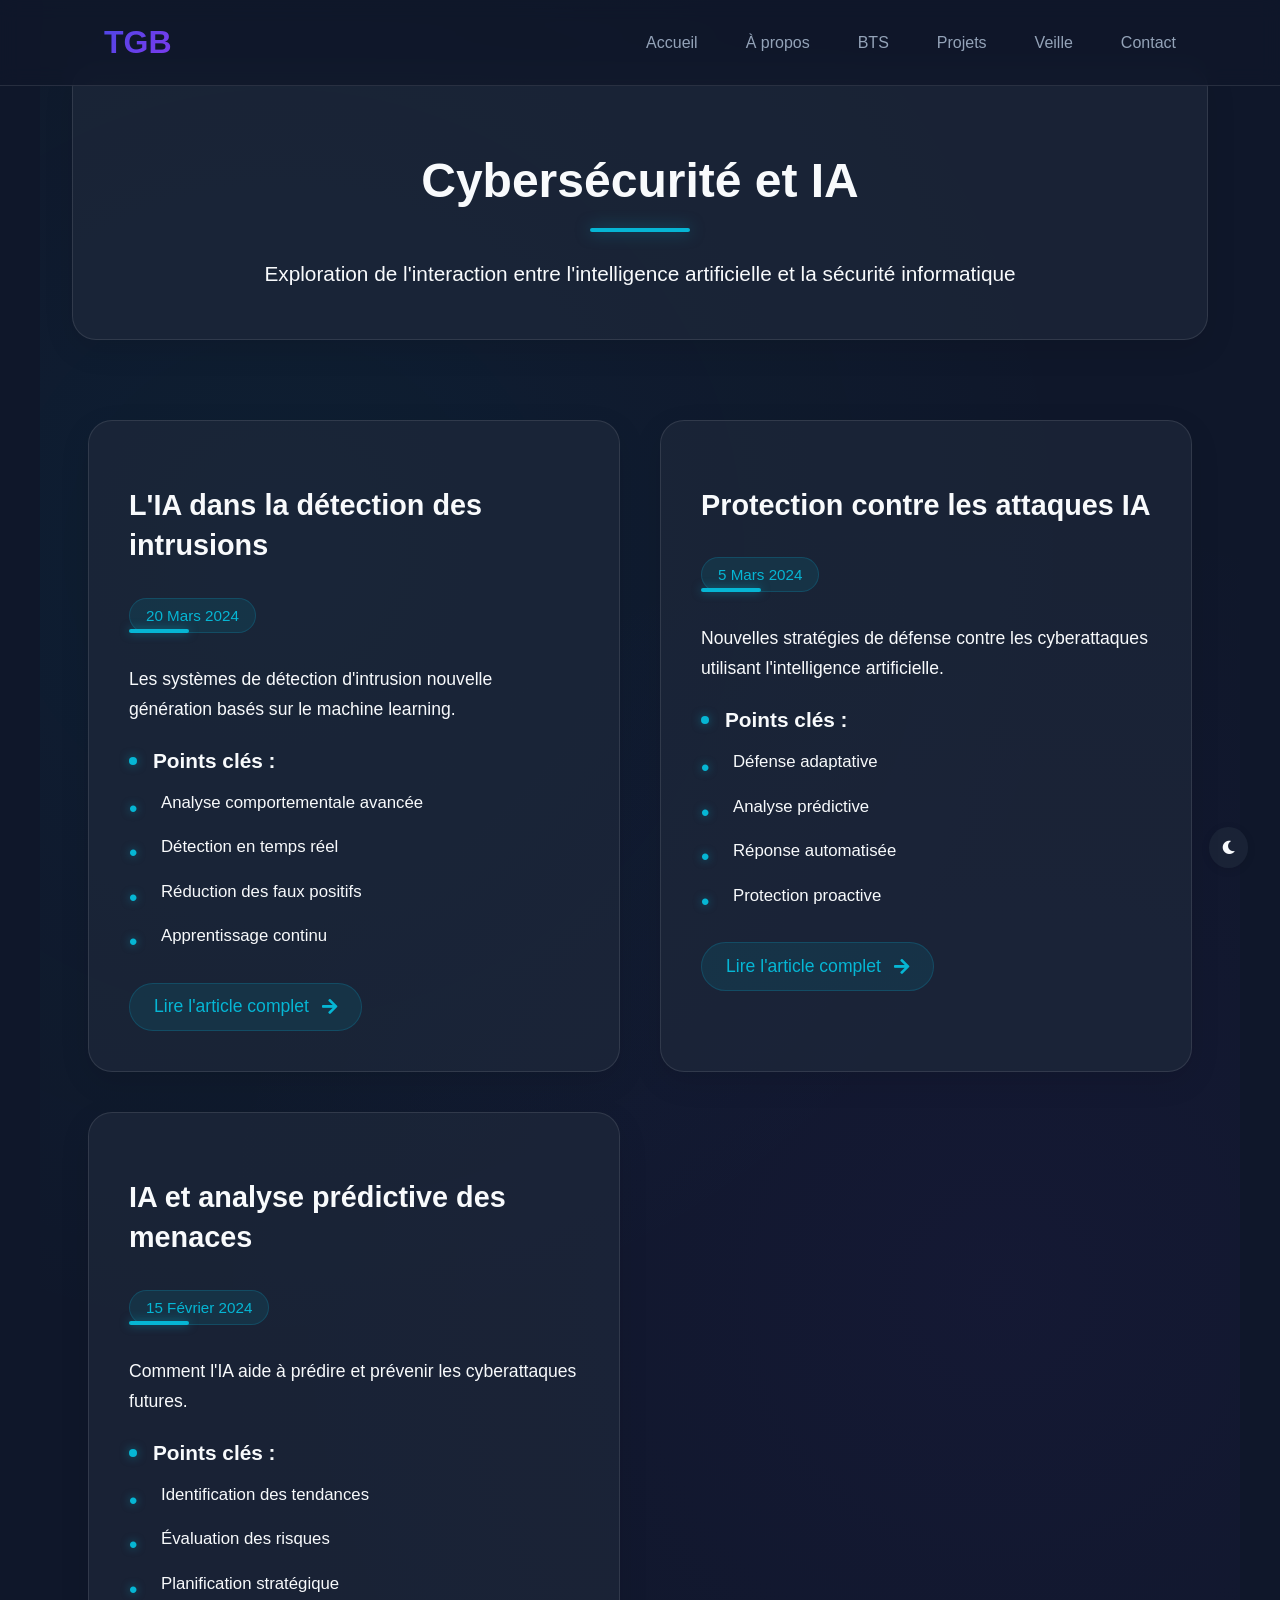
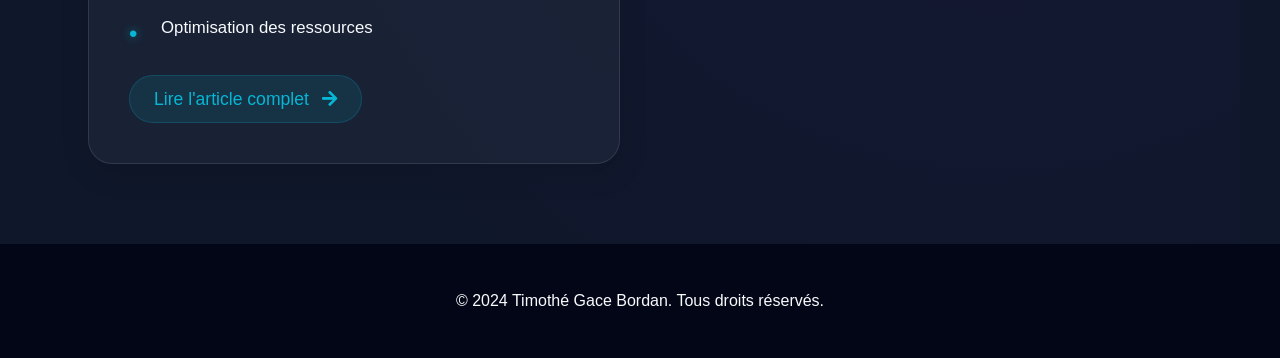
==== commit 73217814: "navbar bien" ====
--- a/veille-cybersecurite.html
+++ b/veille-cybersecurite.html
@@ -18,8 +18,10 @@
             </div>
             <ul>
                 <li><a href="index.html">Accueil</a></li>
-                <li><a href="index.html#services">Services</a></li>
+                <li><a href="index.html#about">À propos</a></li>
+                <li><a href="index.html#bts">BTS</a></li>
                 <li><a href="index.html#projets">Projets</a></li>
+                <li><a href="index.html#veille">Veille</a></li>
                 <li><a href="index.html#contact">Contact</a></li>
             </ul>
         </nav>
--- a/style.css
+++ b/style.css
@@ -2064,3 +2064,324 @@
     }
 }
 
+/* Styles pour les pages de veille */
+.veille-page {
+    padding: 4rem 2rem;
+    max-width: 1200px;
+    margin: 0 auto;
+    position: relative;
+    overflow: hidden;
+}
+
+.veille-page::before {
+    content: '';
+    position: absolute;
+    top: 0;
+    left: 0;
+    width: 100%;
+    height: 100%;
+    background: radial-gradient(circle at 20% 30%, rgba(6, 182, 212, 0.05) 0%, transparent 50%),
+                radial-gradient(circle at 80% 70%, rgba(124, 58, 237, 0.05) 0%, transparent 50%);
+    z-index: 0;
+}
+
+.veille-header {
+    text-align: center;
+    margin-bottom: 4rem;
+    padding: 3rem;
+    background: var(--card-bg);
+    border-radius: 1.5rem;
+    box-shadow: 0 10px 30px rgba(0, 0, 0, 0.1);
+    position: relative;
+    overflow: hidden;
+    border: 1px solid var(--card-border);
+    z-index: 1;
+}
+
+.veille-header::before {
+    content: '';
+    position: absolute;
+    top: 0;
+    left: 0;
+    width: 100%;
+    height: 100%;
+    background: linear-gradient(135deg, rgba(6, 182, 212, 0.05) 0%, transparent 100%);
+    z-index: 0;
+    transition: opacity 0.3s ease;
+    opacity: 0;
+}
+
+.veille-header:hover::before {
+    opacity: 1;
+}
+
+.veille-header h1 {
+    font-size: 3rem;
+    margin-bottom: 1.5rem;
+    color: var(--text-primary);
+    position: relative;
+    z-index: 1;
+    padding-bottom: 1.5rem;
+}
+
+.veille-header h1::after {
+    content: '';
+    position: absolute;
+    bottom: 0;
+    left: 50%;
+    transform: translateX(-50%);
+    width: 100px;
+    height: 4px;
+    background: var(--accent-color);
+    border-radius: 4px;
+    box-shadow: 0 0 15px rgba(6, 182, 212, 0.5);
+}
+
+.veille-description {
+    font-size: 1.3rem;
+    color: var(--text-secondary);
+    line-height: 1.7;
+    max-width: 800px;
+    margin: 0 auto;
+    position: relative;
+    z-index: 1;
+}
+
+.articles-container {
+    display: grid;
+    grid-template-columns: repeat(auto-fit, minmax(350px, 1fr));
+    gap: 2.5rem;
+    padding: 1rem;
+    position: relative;
+    z-index: 1;
+}
+
+.veille-article {
+    background: var(--card-bg);
+    border-radius: 1.5rem;
+    padding: 2.5rem;
+    box-shadow: 0 10px 30px rgba(0, 0, 0, 0.1);
+    transition: all 0.4s cubic-bezier(0.175, 0.885, 0.32, 1.275);
+    position: relative;
+    overflow: hidden;
+    border: 1px solid var(--card-border);
+    z-index: 1;
+}
+
+.veille-article::before {
+    content: '';
+    position: absolute;
+    top: 0;
+    left: 0;
+    width: 100%;
+    height: 100%;
+    background: linear-gradient(135deg, rgba(6, 182, 212, 0.05) 0%, transparent 100%);
+    z-index: 0;
+    transition: opacity 0.3s ease;
+    opacity: 0;
+}
+
+.veille-article:hover {
+    transform: translateY(-10px) scale(1.02);
+    box-shadow: 0 20px 40px rgba(0, 0, 0, 0.15);
+    border-color: rgba(6, 182, 212, 0.2);
+}
+
+.veille-article:hover::before {
+    opacity: 1;
+}
+
+.article-header {
+    margin-bottom: 2rem;
+    position: relative;
+    z-index: 1;
+}
+
+.article-header h2 {
+    font-size: 1.8rem;
+    color: var(--text-primary);
+    margin-bottom: 1rem;
+    line-height: 1.4;
+    padding-bottom: 1rem;
+}
+
+.article-header h2::after {
+    content: '';
+    position: absolute;
+    bottom: 0;
+    left: 0;
+    width: 60px;
+    height: 4px;
+    background: var(--accent-color);
+    border-radius: 4px;
+    box-shadow: 0 0 10px rgba(6, 182, 212, 0.5);
+}
+
+.article-date {
+    display: inline-block;
+    font-size: 0.95rem;
+    color: var(--accent-color);
+    background: rgba(6, 182, 212, 0.1);
+    padding: 0.5rem 1rem;
+    border-radius: 50px;
+    border: 1px solid rgba(6, 182, 212, 0.2);
+}
+
+.article-content {
+    position: relative;
+    z-index: 1;
+}
+
+.article-content p {
+    color: var(--text-secondary);
+    margin-bottom: 1.5rem;
+    line-height: 1.7;
+    font-size: 1.1rem;
+}
+
+.article-content h3 {
+    font-size: 1.3rem;
+    color: var(--text-primary);
+    margin: 1.5rem 0 1rem;
+    position: relative;
+    padding-left: 1.5rem;
+}
+
+.article-content h3::before {
+    content: '';
+    position: absolute;
+    left: 0;
+    top: 50%;
+    transform: translateY(-50%);
+    width: 8px;
+    height: 8px;
+    background: var(--accent-color);
+    border-radius: 50%;
+    box-shadow: 0 0 10px rgba(6, 182, 212, 0.5);
+}
+
+.article-content ul {
+    list-style-type: none;
+    padding: 0;
+    margin-bottom: 2rem;
+}
+
+.article-content li {
+    color: var(--text-secondary);
+    margin-bottom: 1rem;
+    padding-left: 2rem;
+    position: relative;
+    line-height: 1.7;
+    font-size: 1.05rem;
+    transition: transform 0.3s ease;
+}
+
+.article-content li:hover {
+    transform: translateX(5px);
+    color: var(--text-primary);
+}
+
+.article-content li::before {
+    content: '•';
+    color: var(--accent-color);
+    position: absolute;
+    left: 0;
+    font-size: 1.5rem;
+    text-shadow: 0 0 8px rgba(6, 182, 212, 0.5);
+}
+
+.article-link {
+    display: inline-flex;
+    align-items: center;
+    color: var(--accent-color);
+    text-decoration: none;
+    font-weight: 500;
+    font-size: 1.1rem;
+    transition: all 0.3s ease;
+    position: relative;
+    z-index: 1;
+    padding: 0.8rem 1.5rem;
+    background: rgba(6, 182, 212, 0.1);
+    border-radius: 50px;
+    border: 1px solid rgba(6, 182, 212, 0.2);
+}
+
+.article-link i {
+    margin-left: 0.8rem;
+    transition: transform 0.3s ease;
+}
+
+.article-link:hover {
+    background: rgba(6, 182, 212, 0.2);
+    transform: translateY(-3px);
+    box-shadow: 0 5px 15px rgba(6, 182, 212, 0.2);
+}
+
+.article-link:hover i {
+    transform: translateX(5px);
+}
+
+/* Responsive Design */
+@media (max-width: 992px) {
+    .veille-page {
+        padding: 3rem 1.5rem;
+    }
+    
+    .veille-header {
+        padding: 2.5rem;
+    }
+    
+    .veille-header h1 {
+        font-size: 2.5rem;
+    }
+    
+    .veille-description {
+        font-size: 1.2rem;
+    }
+    
+    .articles-container {
+        grid-template-columns: 1fr;
+        gap: 2rem;
+    }
+}
+
+@media (max-width: 768px) {
+    .veille-page {
+        padding: 2rem 1rem;
+    }
+    
+    .veille-header {
+        padding: 2rem;
+        margin-bottom: 3rem;
+    }
+    
+    .veille-header h1 {
+        font-size: 2rem;
+    }
+    
+    .veille-description {
+        font-size: 1.1rem;
+    }
+    
+    .veille-article {
+        padding: 2rem;
+    }
+    
+    .article-header h2 {
+        font-size: 1.5rem;
+    }
+    
+    .article-content p {
+        font-size: 1rem;
+    }
+    
+    .article-content li {
+        font-size: 0.95rem;
+    }
+    
+    .article-link {
+        font-size: 1rem;
+        padding: 0.6rem 1.2rem;
+    }
+}
+
